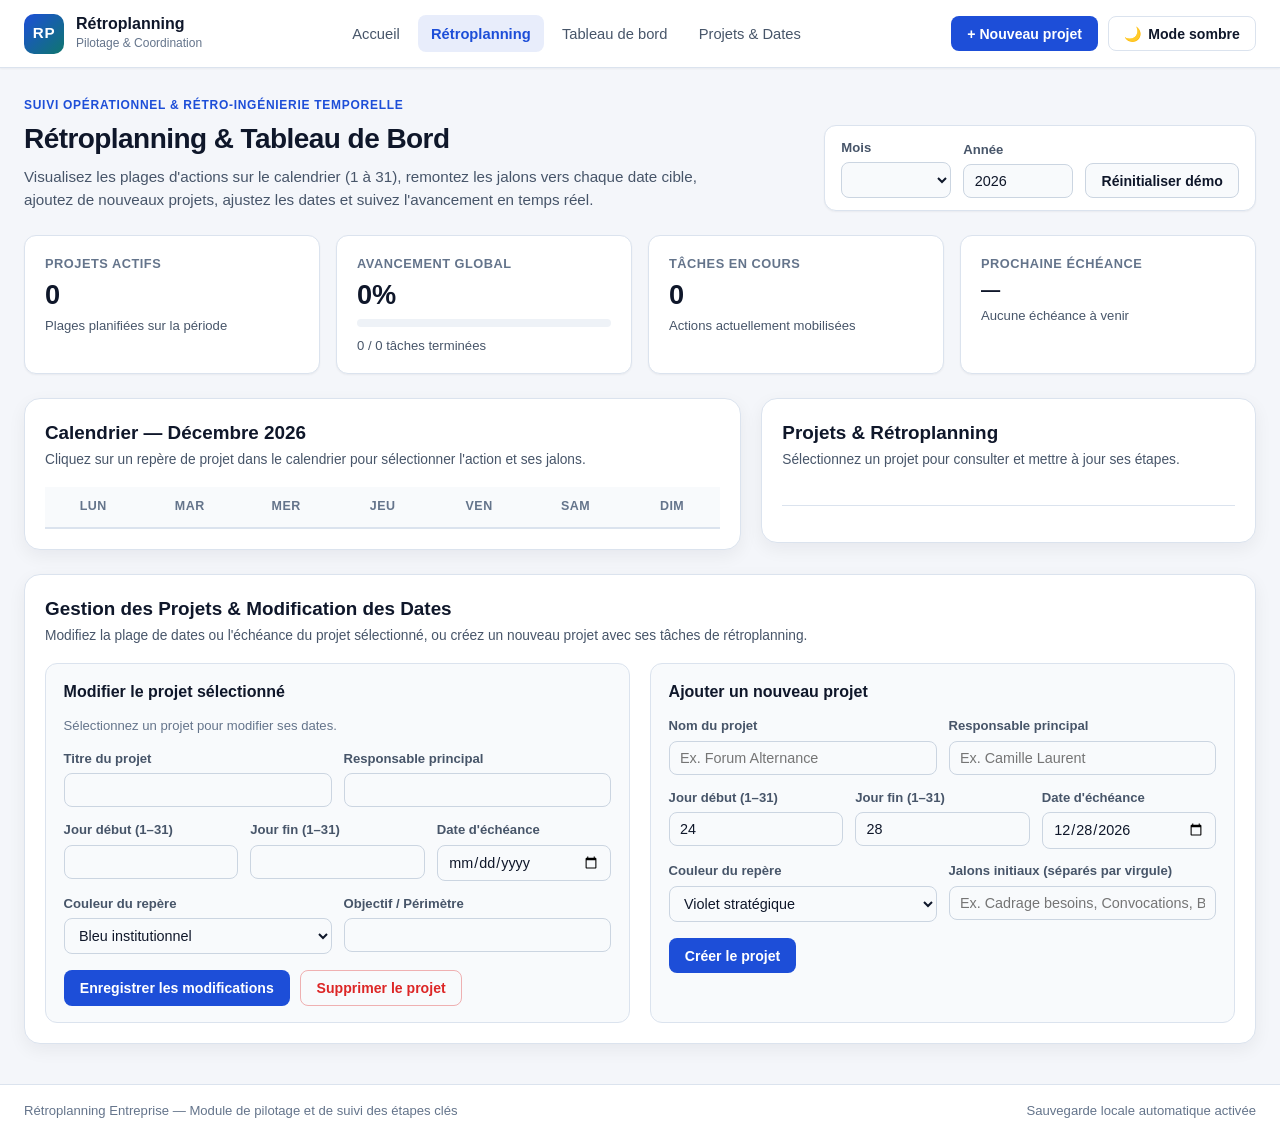
==== retroplanning.html @ ab0191aa "Initial commit" ====
<!DOCTYPE html>
<html lang="fr" data-theme="light">
<head>
  <meta charset="UTF-8" />
  <meta name="viewport" content="width=device-width, initial-scale=1.0" />
  <title>Rétroplanning Entreprise — Pilotage &amp; Suivi des Actions</title>
  <link rel="stylesheet" href="retroplanning.css" />
</head>
<body>
  <header class="site-header" role="banner">
    <div class="header-inner">
      <a href="index.html" class="brand-logo" aria-label="Accueil Rétroplanning">
        <span class="brand-mark" aria-hidden="true">RP</span>
        <span class="brand-text">
          <strong>Rétroplanning</strong>
          <small>Pilotage &amp; Coordination</small>
        </span>
      </a>

      <nav class="main-nav" aria-label="Navigation principale">
        <a href="index.html" class="nav-link">Accueil</a>
        <a href="retroplanning.html" class="nav-link active" aria-current="page">Rétroplanning</a>
        <a href="#dashboard-section" class="nav-link">Tableau de bord</a>
        <a href="#project-editor-section" class="nav-link">Projets &amp; Dates</a>
      </nav>

      <div class="header-actions">
        <button type="button" id="openNewProjectBtn" class="btn btn-primary">+ Nouveau projet</button>
        <button type="button" id="themeToggleBtn" class="btn btn-ghost" aria-label="Basculer entre le thème clair et sombre">
          <span id="themeIcon" aria-hidden="true">🌙</span>
          <span id="themeLabel">Mode sombre</span>
        </button>
      </div>
    </div>
  </header>

  <main class="page-container" id="main-content">
    <section class="page-hero" aria-labelledby="pageTitle">
      <div class="hero-copy">
        <span class="eyebrow">Suivi Opérationnel &amp; Rétro-ingénierie Temporelle</span>
        <h1 id="pageTitle">Rétroplanning &amp; Tableau de Bord</h1>
        <p class="hero-subtitle">Visualisez les plages d'actions sur le calendrier (1 à 31), remontez les jalons vers chaque date cible, ajoutez de nouveaux projets, ajustez les dates et suivez l'avancement en temps réel.</p>
      </div>

      <div class="period-toolbar" role="group" aria-label="Sélection de la période">
        <label class="toolbar-field">
          <span>Mois</span>
          <select id="monthSelect" aria-label="Choisir le mois"></select>
        </label>
        <label class="toolbar-field">
          <span>Année</span>
          <input type="number" id="yearInput" min="2020" max="2035" value="2026" aria-label="Choisir l'année" />
        </label>
        <button type="button" id="resetDemoBtn" class="btn btn-secondary">Réinitialiser démo</button>
      </div>
    </section>

    <section id="dashboard-section" class="dashboard-grid" aria-label="Tableau de bord de pilotage">
      <article class="kpi-card">
        <div class="kpi-label">Projets actifs</div>
        <div class="kpi-value" id="kpiProjectsCount">0</div>
        <div class="kpi-meta" id="kpiProjectsMeta">Plages planifiées sur la période</div>
      </article>
      <article class="kpi-card">
        <div class="kpi-label">Avancement global</div>
        <div class="kpi-value" id="kpiGlobalProgress">0%</div>
        <div class="progress-track" aria-hidden="true"><div class="progress-fill" id="kpiGlobalBar" style="width:0%;"></div></div>
        <div class="kpi-meta" id="kpiTasksSummary">0 / 0 tâches terminées</div>
      </article>
      <article class="kpi-card">
        <div class="kpi-label">Tâches en cours</div>
        <div class="kpi-value" id="kpiInProgressCount">0</div>
        <div class="kpi-meta">Actions actuellement mobilisées</div>
      </article>
      <article class="kpi-card">
        <div class="kpi-label">Prochaine échéance</div>
        <div class="kpi-value kpi-value-sm" id="kpiNextDeadline">—</div>
        <div class="kpi-meta" id="kpiNextDeadlineProject">Aucune échéance à venir</div>
      </article>
    </section>

    <section class="workspace-grid" aria-label="Calendrier et suivi de rétroplanning">
      <article class="panel calendar-panel">
        <div class="panel-header">
          <div>
            <h2 id="calendarTitle">Calendrier — Décembre 2026</h2>
            <p class="panel-desc">Cliquez sur un repère de projet dans le calendrier pour sélectionner l'action et ses jalons.</p>
          </div>
          <div class="calendar-legend" id="calendarLegend" aria-label="Légende des projets"></div>
        </div>
        <div class="calendar-table-wrapper">
          <table class="calendar-table" id="calendarTable" aria-describedby="calendarTitle">
            <thead>
              <tr>
                <th scope="col">Lun</th><th scope="col">Mar</th><th scope="col">Mer</th>
                <th scope="col">Jeu</th><th scope="col">Ven</th><th scope="col">Sam</th><th scope="col">Dim</th>
              </tr>
            </thead>
            <tbody id="calendarBody"></tbody>
          </table>
        </div>
      </article>

      <aside class="panel side-panel" aria-label="Panneau de sélection et suivi des tâches">
        <div class="panel-header">
          <div>
            <h2>Projets &amp; Rétroplanning</h2>
            <p class="panel-desc">Sélectionnez un projet pour consulter et mettre à jour ses étapes.</p>
          </div>
        </div>
        <div class="project-selector-list" id="projectSelectorList" role="group" aria-label="Sélection des projets"></div>
        <div id="selectedProjectContainer" class="selected-project-box"></div>
      </aside>
    </section>

    <section id="project-editor-section" class="panel editor-workbench" aria-label="Ajout de projet et modification des dates">
      <div class="panel-header">
        <div>
          <h2>Gestion des Projets &amp; Modification des Dates</h2>
          <p class="panel-desc">Modifiez la plage de dates ou l'échéance du projet sélectionné, ou créez un nouveau projet avec ses tâches de rétroplanning.</p>
        </div>
      </div>
      <div class="workbench-columns">
        <form id="editProjectForm" class="card-form" aria-label="Modifier le projet sélectionné">
          <h3>Modifier le projet sélectionné</h3>
          <div id="noProjectSelectedNotice" class="muted-note">Sélectionnez un projet pour modifier ses dates.</div>
          <div class="form-row">
            <label class="field"><span>Titre du projet</span><input type="text" id="editTitleInput" required /></label>
            <label class="field"><span>Responsable principal</span><input type="text" id="editOwnerInput" required /></label>
          </div>
          <div class="form-row form-row-3">
            <label class="field"><span>Jour début (1–31)</span><input type="number" id="editStartDayInput" min="1" max="31" required /></label>
            <label class="field"><span>Jour fin (1–31)</span><input type="number" id="editEndDayInput" min="1" max="31" required /></label>
            <label class="field"><span>Date d'échéance</span><input type="date" id="editDeadlineInput" required /></label>
          </div>
          <div class="form-row">
            <label class="field">
              <span>Couleur du repère</span>
              <select id="editColorInput">
                <option value="#1d4ed8">Bleu institutionnel</option>
                <option value="#0f766e">Vert émeraude</option>
                <option value="#b45309">Ambre entreprise</option>
                <option value="#7e22ce">Violet stratégique</option>
                <option value="#be123c">Rouge corail</option>
              </select>
            </label>
            <label class="field"><span>Objectif / Périmètre</span><input type="text" id="editSummaryInput" /></label>
          </div>
          <div class="form-actions">
            <button type="submit" class="btn btn-primary">Enregistrer les modifications</button>
            <button type="button" id="deleteProjectBtn" class="btn btn-danger-outline">Supprimer le projet</button>
          </div>
        </form>

        <form id="newProjectForm" class="card-form" aria-label="Ajouter un nouveau projet">
          <h3>Ajouter un nouveau projet</h3>
          <div class="form-row">
            <label class="field"><span>Nom du projet</span><input type="text" id="newTitleInput" placeholder="Ex. Forum Alternance" required /></label>
            <label class="field"><span>Responsable principal</span><input type="text" id="newOwnerInput" placeholder="Ex. Camille Laurent" required /></label>
          </div>
          <div class="form-row form-row-3">
            <label class="field"><span>Jour début (1–31)</span><input type="number" id="newStartDayInput" min="1" max="31" value="24" required /></label>
            <label class="field"><span>Jour fin (1–31)</span><input type="number" id="newEndDayInput" min="1" max="31" value="28" required /></label>
            <label class="field"><span>Date d'échéance</span><input type="date" id="newDeadlineInput" value="2026-12-28" required /></label>
          </div>
          <div class="form-row">
            <label class="field">
              <span>Couleur du repère</span>
              <select id="newColorInput">
                <option value="#7e22ce">Violet stratégique</option>
                <option value="#1d4ed8">Bleu institutionnel</option>
                <option value="#0f766e">Vert émeraude</option>
                <option value="#b45309">Ambre entreprise</option>
                <option value="#be123c">Rouge corail</option>
              </select>
            </label>
            <label class="field"><span>Jalons initiaux (séparés par virgule)</span><input type="text" id="newMilestonesInput" placeholder="Ex. Cadrage besoins, Convocations, Briefing jury" /></label>
          </div>
          <div class="form-actions">
            <button type="submit" class="btn btn-primary">Créer le projet</button>
          </div>
        </form>
      </div>
    </section>
  </main>

  <footer class="site-footer">
    <div class="footer-inner">
      <span>Rétroplanning Entreprise — Module de pilotage et de suivi des étapes clés</span>
      <span id="storageStatusText">Sauvegarde locale automatique activée</span>
    </div>
  </footer>

  <script src="retroplanning.js"></script>
</body>
</html>
---- retroplanning.css ----
:root {
  --bg-page: #f4f6fa;
  --bg-surface: #ffffff;
  --bg-surface-subtle: #f8fafc;
  --bg-surface-hover: #eef2f7;
  --text-primary: #0f172a;
  --text-secondary: #475569;
  --text-muted: #64748b;
  --border-color: #dbe3ee;
  --border-strong: #cbd5e1;
  --accent-primary: #1d4ed8;
  --accent-primary-hover: #1e40af;
  --accent-soft: rgba(29, 78, 216, 0.1);
  --status-todo-bg: #f1f5f9;
  --status-todo-fg: #334155;
  --status-doing-bg: #fef3c7;
  --status-doing-fg: #92400e;
  --status-done-bg: #dcfce7;
  --status-done-fg: #166534;
  --shadow-sm: 0 1px 2px rgba(15, 23, 42, 0.05);
  --shadow-md: 0 6px 18px rgba(15, 23, 42, 0.06);
  --radius-sm: 8px;
  --radius-md: 12px;
  --radius-lg: 16px;
}

html[data-theme="dark"] {
  --bg-page: #0b1120;
  --bg-surface: #111827;
  --bg-surface-subtle: #162033;
  --bg-surface-hover: #1e293b;
  --text-primary: #f8fafc;
  --text-secondary: #cbd5e1;
  --text-muted: #94a3b8;
  --border-color: #243247;
  --border-strong: #334155;
  --accent-primary: #3b82f6;
  --accent-primary-hover: #2563eb;
  --accent-soft: rgba(59, 130, 246, 0.16);
  --status-todo-bg: #1e293b;
  --status-todo-fg: #e2e8f0;
  --status-doing-bg: rgba(245, 158, 11, 0.2);
  --status-doing-fg: #fcd34d;
  --status-done-bg: rgba(34, 197, 94, 0.2);
  --status-done-fg: #86efac;
  --shadow-sm: 0 1px 3px rgba(0, 0, 0, 0.35);
  --shadow-md: 0 10px 24px rgba(0, 0, 0, 0.4);
}

*, *::before, *::after { box-sizing: border-box; }
html { scroll-behavior: smooth; }
body {
  margin: 0;
  font-family: Inter, "Segoe UI", Roboto, -apple-system, BlinkMacSystemFont, sans-serif;
  background-color: var(--bg-page);
  color: var(--text-primary);
  line-height: 1.5;
  transition: background-color 0.2s ease, color 0.2s ease;
}
.site-header { position: sticky; top: 0; z-index: 30; background-color: var(--bg-surface); border-bottom: 1px solid var(--border-color); box-shadow: var(--shadow-sm); }
.header-inner { max-width: 1360px; margin: 0 auto; padding: 0.85rem 1.5rem; display: flex; align-items: center; justify-content: space-between; gap: 1rem; flex-wrap: wrap; }
.brand-logo { display: inline-flex; align-items: center; gap: 0.75rem; text-decoration: none; color: var(--text-primary); }
.brand-mark { width: 40px; height: 40px; border-radius: 10px; background: linear-gradient(135deg, var(--accent-primary), #0f766e); color: #ffffff; font-weight: 800; font-size: 0.95rem; letter-spacing: 0.04em; display: grid; place-items: center; }
.brand-text { display: flex; flex-direction: column; }
.brand-text strong { font-size: 1rem; line-height: 1.15; }
.brand-text small { font-size: 0.75rem; color: var(--text-muted); }
.main-nav { display: flex; align-items: center; gap: 0.35rem; flex-wrap: wrap; }
.nav-link { text-decoration: none; color: var(--text-secondary); font-weight: 500; font-size: 0.92rem; padding: 0.45rem 0.8rem; border-radius: var(--radius-sm); transition: background-color 0.15s ease, color 0.15s ease; }
.nav-link:hover { background-color: var(--bg-surface-hover); color: var(--text-primary); }
.nav-link.active { background-color: var(--accent-soft); color: var(--accent-primary); font-weight: 600; }
.header-actions { display: flex; align-items: center; gap: 0.6rem; }
.btn { display: inline-flex; align-items: center; justify-content: center; gap: 0.4rem; font-family: inherit; font-size: 0.88rem; font-weight: 600; border-radius: var(--radius-sm); padding: 0.55rem 0.95rem; cursor: pointer; border: 1px solid transparent; transition: all 0.15s ease; }
.btn-primary { background-color: var(--accent-primary); color: #ffffff; }
.btn-primary:hover { background-color: var(--accent-primary-hover); }
.btn-secondary { background-color: var(--bg-surface-subtle); color: var(--text-primary); border-color: var(--border-strong); }
.btn-secondary:hover { background-color: var(--bg-surface-hover); }
.btn-ghost { background-color: transparent; color: var(--text-primary); border-color: var(--border-color); }
.btn-ghost:hover { background-color: var(--bg-surface-hover); }
.btn-danger-outline { background-color: transparent; color: #dc2626; border-color: rgba(220, 38, 38, 0.35); }
.btn-danger-outline:hover { background-color: rgba(220, 38, 38, 0.1); }
.page-container { max-width: 1360px; margin: 0 auto; padding: 1.5rem; display: flex; flex-direction: column; gap: 1.5rem; }
.page-hero { display: flex; align-items: flex-end; justify-content: space-between; gap: 1.25rem; flex-wrap: wrap; }
.eyebrow { display: inline-block; font-size: 0.75rem; font-weight: 700; text-transform: uppercase; letter-spacing: 0.06em; color: var(--accent-primary); margin-bottom: 0.25rem; }
.page-hero h1 { margin: 0; font-size: 1.75rem; letter-spacing: -0.02em; }
.hero-subtitle { margin: 0.35rem 0 0; color: var(--text-secondary); max-width: 720px; font-size: 0.95rem; }
.period-toolbar { display: flex; align-items: flex-end; gap: 0.75rem; flex-wrap: wrap; background-color: var(--bg-surface); padding: 0.75rem 1rem; border-radius: var(--radius-md); border: 1px solid var(--border-color); box-shadow: var(--shadow-sm); }
.toolbar-field, .field { display: flex; flex-direction: column; gap: 0.3rem; font-size: 0.82rem; font-weight: 600; color: var(--text-secondary); }
.toolbar-field select, .toolbar-field input, .field input, .field select { font-family: inherit; font-size: 0.9rem; color: var(--text-primary); background-color: var(--bg-surface-subtle); border: 1px solid var(--border-strong); border-radius: var(--radius-sm); padding: 0.5rem 0.65rem; min-width: 110px; }
.dashboard-grid { display: grid; grid-template-columns: repeat(4, minmax(0, 1fr)); gap: 1rem; }
.kpi-card { background-color: var(--bg-surface); border: 1px solid var(--border-color); border-radius: var(--radius-md); padding: 1.1rem 1.25rem; box-shadow: var(--shadow-sm); display: flex; flex-direction: column; gap: 0.35rem; }
.kpi-label { font-size: 0.8rem; font-weight: 600; color: var(--text-muted); text-transform: uppercase; letter-spacing: 0.04em; }
.kpi-value { font-size: 1.7rem; font-weight: 800; line-height: 1.15; color: var(--text-primary); }
.kpi-value-sm { font-size: 1.2rem; }
.kpi-meta { font-size: 0.82rem; color: var(--text-secondary); }
.progress-track { width: 100%; height: 8px; border-radius: 999px; background-color: var(--bg-surface-hover); overflow: hidden; margin: 0.2rem 0; }
.progress-fill { height: 100%; background: linear-gradient(90deg, var(--accent-primary), #0f766e); border-radius: 999px; transition: width 0.25s ease; }
.workspace-grid { display: grid; grid-template-columns: minmax(0, 1.45fr) minmax(340px, 1fr); gap: 1.25rem; align-items: start; }
.panel { background-color: var(--bg-surface); border: 1px solid var(--border-color); border-radius: var(--radius-lg); padding: 1.25rem; box-shadow: var(--shadow-md); }
.panel-header { display: flex; align-items: flex-start; justify-content: space-between; gap: 1rem; flex-wrap: wrap; margin-bottom: 1rem; }
.panel-header h2 { margin: 0; font-size: 1.18rem; }
.panel-desc { margin: 0.2rem 0 0; font-size: 0.86rem; color: var(--text-secondary); }
.calendar-legend { display: flex; flex-wrap: wrap; gap: 0.5rem; }
.legend-chip { display: inline-flex; align-items: center; gap: 0.4rem; font-size: 0.78rem; font-weight: 600; padding: 0.25rem 0.6rem; border-radius: 999px; background-color: var(--bg-surface-subtle); border: 1px solid var(--border-color); }
.legend-dot { width: 10px; height: 10px; border-radius: 50%; flex-shrink: 0; }
.calendar-table-wrapper { width: 100%; overflow-x: auto; }
.calendar-table { width: 100%; border-collapse: collapse; table-layout: fixed; min-width: 620px; }
.calendar-table th { text-align: center; font-size: 0.78rem; font-weight: 700; text-transform: uppercase; letter-spacing: 0.04em; color: var(--text-muted); padding: 0.65rem 0.4rem; border-bottom: 2px solid var(--border-color); background-color: var(--bg-surface-subtle); }
.calendar-table td { vertical-align: top; height: 98px; border: 1px solid var(--border-color); padding: 0.4rem; background-color: var(--bg-surface); transition: background-color 0.15s ease; }
.calendar-table td.empty-cell { background-color: var(--bg-surface-subtle); opacity: 0.65; }
.calendar-table td.has-project { background-color: var(--bg-surface-subtle); }
.calendar-table td.selected-project-day { box-shadow: inset 0 0 0 2px var(--accent-primary); }
.day-number { font-size: 0.85rem; font-weight: 700; color: var(--text-primary); margin-bottom: 0.3rem; display: flex; justify-content: space-between; align-items: center; }
.day-pill-btn { width: 100%; text-align: left; border: none; border-radius: 6px; padding: 0.24rem 0.4rem; margin-bottom: 0.22rem; font-family: inherit; font-size: 0.73rem; font-weight: 700; color: #ffffff; cursor: pointer; white-space: nowrap; overflow: hidden; text-overflow: ellipsis; box-shadow: 0 1px 2px rgba(0, 0, 0, 0.18); }
.project-selector-list { display: flex; flex-direction: column; gap: 0.5rem; margin-bottom: 1.15rem; }
.project-select-btn { width: 100%; display: flex; align-items: center; justify-content: space-between; gap: 0.75rem; padding: 0.65rem 0.85rem; border-radius: var(--radius-md); border: 1px solid var(--border-color); background-color: var(--bg-surface-subtle); color: var(--text-primary); font-family: inherit; font-size: 0.9rem; font-weight: 600; cursor: pointer; text-align: left; }
.project-select-btn.active { background-color: var(--accent-soft); border-color: var(--accent-primary); }
.project-btn-left { display: flex; align-items: center; gap: 0.55rem; min-width: 0; }
.project-btn-title { overflow: hidden; text-overflow: ellipsis; white-space: nowrap; }
.project-btn-badge { font-size: 0.75rem; font-weight: 700; padding: 0.18rem 0.5rem; border-radius: 999px; background-color: var(--bg-surface); border: 1px solid var(--border-color); }
.selected-project-box { border-top: 1px solid var(--border-color); padding-top: 1rem; display: flex; flex-direction: column; gap: 0.9rem; }
.project-meta-header { display: flex; flex-direction: column; gap: 0.35rem; }
.project-meta-title { margin: 0; font-size: 1.12rem; display: flex; align-items: center; gap: 0.5rem; }
.project-meta-pills { display: flex; flex-wrap: wrap; gap: 0.45rem; font-size: 0.78rem; color: var(--text-secondary); }
.meta-pill { background-color: var(--bg-surface-subtle); border: 1px solid var(--border-color); border-radius: 999px; padding: 0.2rem 0.6rem; font-weight: 500; }
.task-list { display: flex; flex-direction: column; gap: 0.6rem; }
.task-item { border: 1px solid var(--border-color); background-color: var(--bg-surface-subtle); border-radius: var(--radius-md); padding: 0.7rem 0.8rem; display: flex; flex-direction: column; gap: 0.4rem; }
.task-item-top { display: flex; align-items: flex-start; justify-content: space-between; gap: 0.5rem; }
.task-milestone { font-size: 0.76rem; font-weight: 700; color: var(--accent-primary); }
.task-desc { margin: 0; font-size: 0.88rem; font-weight: 600; color: var(--text-primary); }
.task-item-bottom { display: flex; align-items: center; justify-content: space-between; gap: 0.5rem; font-size: 0.78rem; color: var(--text-secondary); }
.status-cycle-btn { border: none; border-radius: 999px; padding: 0.24rem 0.65rem; font-family: inherit; font-size: 0.75rem; font-weight: 700; cursor: pointer; flex-shrink: 0; }
.status-todo { background-color: var(--status-todo-bg); color: var(--status-todo-fg); }
.status-doing { background-color: var(--status-doing-bg); color: var(--status-doing-fg); }
.status-done { background-color: var(--status-done-bg); color: var(--status-done-fg); }
.add-task-inline { display: flex; gap: 0.45rem; flex-wrap: wrap; margin-top: 0.25rem; }
.add-task-inline input { flex: 1 1 140px; font-family: inherit; font-size: 0.84rem; padding: 0.45rem 0.6rem; border-radius: var(--radius-sm); border: 1px solid var(--border-strong); background-color: var(--bg-surface); color: var(--text-primary); }
.workbench-columns { display: grid; grid-template-columns: repeat(2, minmax(0, 1fr)); gap: 1.25rem; }
.card-form { background-color: var(--bg-surface-subtle); border: 1px solid var(--border-color); border-radius: var(--radius-md); padding: 1rem 1.1rem; display: flex; flex-direction: column; gap: 0.8rem; }
.card-form h3 { margin: 0; font-size: 1rem; }
.form-row { display: grid; grid-template-columns: repeat(2, minmax(0, 1fr)); gap: 0.75rem; }
.form-row-3 { grid-template-columns: repeat(3, minmax(0, 1fr)); }
.form-actions { display: flex; align-items: center; gap: 0.65rem; flex-wrap: wrap; margin-top: 0.2rem; }
.muted-note { font-size: 0.82rem; color: var(--text-muted); }
.site-footer { border-top: 1px solid var(--border-color); background-color: var(--bg-surface); margin-top: 1rem; }
.footer-inner { max-width: 1360px; margin: 0 auto; padding: 1rem 1.5rem; display: flex; align-items: center; justify-content: space-between; gap: 1rem; flex-wrap: wrap; font-size: 0.82rem; color: var(--text-muted); }
@media (max-width: 1080px) { .dashboard-grid { grid-template-columns: repeat(2, minmax(0, 1fr)); } .workspace-grid { grid-template-columns: 1fr; } }
@media (max-width: 760px) { .dashboard-grid, .workbench-columns, .form-row, .form-row-3 { grid-template-columns: 1fr; } .calendar-table td { height: 82px; } }
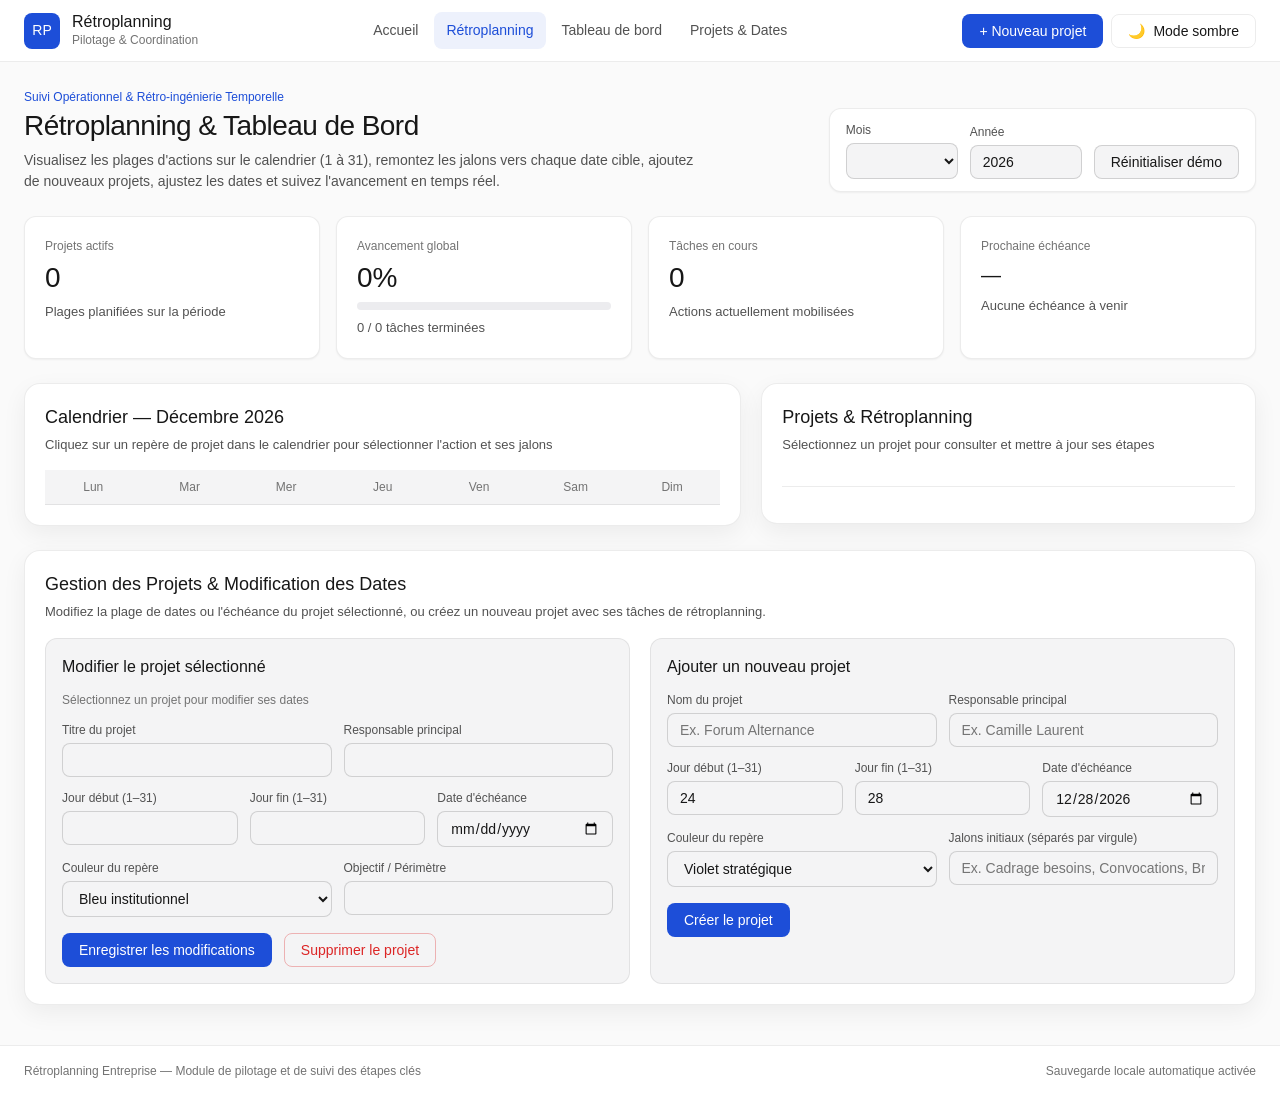
==== commit 711a0030: "v8" ====
--- a/retroplanning.html
+++ b/retroplanning.html
@@ -84,7 +84,7 @@
         <div class="panel-header">
           <div>
             <h2 id="calendarTitle">Calendrier — Décembre 2026</h2>
-            <p class="panel-desc">Cliquez sur un repère de projet dans le calendrier pour sélectionner l'action et ses jalons.</p>
+            <p class="panel-desc">Cliquez sur un repère de projet dans le calendrier pour sélectionner l'action et ses jalons</p>
           </div>
           <div class="calendar-legend" id="calendarLegend" aria-label="Légende des projets"></div>
         </div>
@@ -105,7 +105,7 @@
         <div class="panel-header">
           <div>
             <h2>Projets &amp; Rétroplanning</h2>
-            <p class="panel-desc">Sélectionnez un projet pour consulter et mettre à jour ses étapes.</p>
+            <p class="panel-desc">Sélectionnez un projet pour consulter et mettre à jour ses étapes</p>
           </div>
         </div>
         <div class="project-selector-list" id="projectSelectorList" role="group" aria-label="Sélection des projets"></div>
@@ -123,7 +123,7 @@
       <div class="workbench-columns">
         <form id="editProjectForm" class="card-form" aria-label="Modifier le projet sélectionné">
           <h3>Modifier le projet sélectionné</h3>
-          <div id="noProjectSelectedNotice" class="muted-note">Sélectionnez un projet pour modifier ses dates.</div>
+          <div id="noProjectSelectedNotice" class="muted-note">Sélectionnez un projet pour modifier ses dates</div>
           <div class="form-row">
             <label class="field"><span>Titre du projet</span><input type="text" id="editTitleInput" required /></label>
             <label class="field"><span>Responsable principal</span><input type="text" id="editOwnerInput" required /></label>
--- a/retroplanning.css
+++ b/retroplanning.css
@@ -1,147 +1,719 @@
 :root {
-  --bg-page: #f4f6fa;
+  --bg-page: #fafafa;
   --bg-surface: #ffffff;
-  --bg-surface-subtle: #f8fafc;
-  --bg-surface-hover: #eef2f7;
-  --text-primary: #0f172a;
-  --text-secondary: #475569;
-  --text-muted: #64748b;
-  --border-color: #dbe3ee;
-  --border-strong: #cbd5e1;
+  --bg-surface-subtle: #f4f4f5;
+  --bg-surface-hover: #ececef;
+  --text-primary: #171717;
+  --text-secondary: #525252;
+  --text-muted: #737373;
+  --border-color: rgba(23, 23, 23, 0.08);
+  --border-strong: rgba(23, 23, 23, 0.16);
   --accent-primary: #1d4ed8;
   --accent-primary-hover: #1e40af;
-  --accent-soft: rgba(29, 78, 216, 0.1);
-  --status-todo-bg: #f1f5f9;
-  --status-todo-fg: #334155;
+  --accent-soft: rgba(29, 78, 216, 0.08);
+  --status-todo-bg: #f4f4f5;
+  --status-todo-fg: #3f3f46;
   --status-doing-bg: #fef3c7;
   --status-doing-fg: #92400e;
   --status-done-bg: #dcfce7;
   --status-done-fg: #166534;
-  --shadow-sm: 0 1px 2px rgba(15, 23, 42, 0.05);
-  --shadow-md: 0 6px 18px rgba(15, 23, 42, 0.06);
+  --shadow-sm: 0 1px 2px rgba(23, 23, 23, 0.05);
+  --shadow-md: 0 8px 24px rgba(23, 23, 23, 0.06);
   --radius-sm: 8px;
   --radius-md: 12px;
   --radius-lg: 16px;
+  --ease: cubic-bezier(0.22, 1, 0.36, 1);
 }
 
 html[data-theme="dark"] {
-  --bg-page: #0b1120;
-  --bg-surface: #111827;
-  --bg-surface-subtle: #162033;
-  --bg-surface-hover: #1e293b;
-  --text-primary: #f8fafc;
-  --text-secondary: #cbd5e1;
-  --text-muted: #94a3b8;
-  --border-color: #243247;
-  --border-strong: #334155;
+  --bg-page: #141415;
+  --bg-surface: #19191b;
+  --bg-surface-subtle: #232325;
+  --bg-surface-hover: #2c2c2f;
+  --text-primary: #ededed;
+  --text-secondary: #a1a1a6;
+  --text-muted: #85858b;
+  --border-color: rgba(237, 237, 237, 0.08);
+  --border-strong: rgba(237, 237, 237, 0.16);
   --accent-primary: #3b82f6;
   --accent-primary-hover: #2563eb;
-  --accent-soft: rgba(59, 130, 246, 0.16);
-  --status-todo-bg: #1e293b;
-  --status-todo-fg: #e2e8f0;
-  --status-doing-bg: rgba(245, 158, 11, 0.2);
+  --accent-soft: rgba(59, 130, 246, 0.14);
+  --status-todo-bg: #232325;
+  --status-todo-fg: #d4d4d8;
+  --status-doing-bg: rgba(245, 158, 11, 0.18);
   --status-doing-fg: #fcd34d;
-  --status-done-bg: rgba(34, 197, 94, 0.2);
+  --status-done-bg: rgba(34, 197, 94, 0.18);
   --status-done-fg: #86efac;
-  --shadow-sm: 0 1px 3px rgba(0, 0, 0, 0.35);
-  --shadow-md: 0 10px 24px rgba(0, 0, 0, 0.4);
+  --shadow-sm: none;
+  --shadow-md: none;
 }
 
 *, *::before, *::after { box-sizing: border-box; }
 html { scroll-behavior: smooth; }
+
 body {
   margin: 0;
-  font-family: Inter, "Segoe UI", Roboto, -apple-system, BlinkMacSystemFont, sans-serif;
+  font-family: "Inter", "Segoe UI", Roboto, -apple-system, BlinkMacSystemFont, sans-serif;
+  font-size: 14px;
+  font-weight: 400;
   background-color: var(--bg-page);
   color: var(--text-primary);
   line-height: 1.5;
-  transition: background-color 0.2s ease, color 0.2s ease;
-}
-.site-header { position: sticky; top: 0; z-index: 30; background-color: var(--bg-surface); border-bottom: 1px solid var(--border-color); box-shadow: var(--shadow-sm); }
-.header-inner { max-width: 1360px; margin: 0 auto; padding: 0.85rem 1.5rem; display: flex; align-items: center; justify-content: space-between; gap: 1rem; flex-wrap: wrap; }
-.brand-logo { display: inline-flex; align-items: center; gap: 0.75rem; text-decoration: none; color: var(--text-primary); }
-.brand-mark { width: 40px; height: 40px; border-radius: 10px; background: linear-gradient(135deg, var(--accent-primary), #0f766e); color: #ffffff; font-weight: 800; font-size: 0.95rem; letter-spacing: 0.04em; display: grid; place-items: center; }
-.brand-text { display: flex; flex-direction: column; }
-.brand-text strong { font-size: 1rem; line-height: 1.15; }
-.brand-text small { font-size: 0.75rem; color: var(--text-muted); }
-.main-nav { display: flex; align-items: center; gap: 0.35rem; flex-wrap: wrap; }
-.nav-link { text-decoration: none; color: var(--text-secondary); font-weight: 500; font-size: 0.92rem; padding: 0.45rem 0.8rem; border-radius: var(--radius-sm); transition: background-color 0.15s ease, color 0.15s ease; }
-.nav-link:hover { background-color: var(--bg-surface-hover); color: var(--text-primary); }
-.nav-link.active { background-color: var(--accent-soft); color: var(--accent-primary); font-weight: 600; }
-.header-actions { display: flex; align-items: center; gap: 0.6rem; }
-.btn { display: inline-flex; align-items: center; justify-content: center; gap: 0.4rem; font-family: inherit; font-size: 0.88rem; font-weight: 600; border-radius: var(--radius-sm); padding: 0.55rem 0.95rem; cursor: pointer; border: 1px solid transparent; transition: all 0.15s ease; }
-.btn-primary { background-color: var(--accent-primary); color: #ffffff; }
-.btn-primary:hover { background-color: var(--accent-primary-hover); }
-.btn-secondary { background-color: var(--bg-surface-subtle); color: var(--text-primary); border-color: var(--border-strong); }
-.btn-secondary:hover { background-color: var(--bg-surface-hover); }
-.btn-ghost { background-color: transparent; color: var(--text-primary); border-color: var(--border-color); }
-.btn-ghost:hover { background-color: var(--bg-surface-hover); }
-.btn-danger-outline { background-color: transparent; color: #dc2626; border-color: rgba(220, 38, 38, 0.35); }
-.btn-danger-outline:hover { background-color: rgba(220, 38, 38, 0.1); }
-.page-container { max-width: 1360px; margin: 0 auto; padding: 1.5rem; display: flex; flex-direction: column; gap: 1.5rem; }
-.page-hero { display: flex; align-items: flex-end; justify-content: space-between; gap: 1.25rem; flex-wrap: wrap; }
-.eyebrow { display: inline-block; font-size: 0.75rem; font-weight: 700; text-transform: uppercase; letter-spacing: 0.06em; color: var(--accent-primary); margin-bottom: 0.25rem; }
-.page-hero h1 { margin: 0; font-size: 1.75rem; letter-spacing: -0.02em; }
-.hero-subtitle { margin: 0.35rem 0 0; color: var(--text-secondary); max-width: 720px; font-size: 0.95rem; }
-.period-toolbar { display: flex; align-items: flex-end; gap: 0.75rem; flex-wrap: wrap; background-color: var(--bg-surface); padding: 0.75rem 1rem; border-radius: var(--radius-md); border: 1px solid var(--border-color); box-shadow: var(--shadow-sm); }
-.toolbar-field, .field { display: flex; flex-direction: column; gap: 0.3rem; font-size: 0.82rem; font-weight: 600; color: var(--text-secondary); }
-.toolbar-field select, .toolbar-field input, .field input, .field select { font-family: inherit; font-size: 0.9rem; color: var(--text-primary); background-color: var(--bg-surface-subtle); border: 1px solid var(--border-strong); border-radius: var(--radius-sm); padding: 0.5rem 0.65rem; min-width: 110px; }
-.dashboard-grid { display: grid; grid-template-columns: repeat(4, minmax(0, 1fr)); gap: 1rem; }
-.kpi-card { background-color: var(--bg-surface); border: 1px solid var(--border-color); border-radius: var(--radius-md); padding: 1.1rem 1.25rem; box-shadow: var(--shadow-sm); display: flex; flex-direction: column; gap: 0.35rem; }
-.kpi-label { font-size: 0.8rem; font-weight: 600; color: var(--text-muted); text-transform: uppercase; letter-spacing: 0.04em; }
-.kpi-value { font-size: 1.7rem; font-weight: 800; line-height: 1.15; color: var(--text-primary); }
-.kpi-value-sm { font-size: 1.2rem; }
-.kpi-meta { font-size: 0.82rem; color: var(--text-secondary); }
-.progress-track { width: 100%; height: 8px; border-radius: 999px; background-color: var(--bg-surface-hover); overflow: hidden; margin: 0.2rem 0; }
-.progress-fill { height: 100%; background: linear-gradient(90deg, var(--accent-primary), #0f766e); border-radius: 999px; transition: width 0.25s ease; }
-.workspace-grid { display: grid; grid-template-columns: minmax(0, 1.45fr) minmax(340px, 1fr); gap: 1.25rem; align-items: start; }
-.panel { background-color: var(--bg-surface); border: 1px solid var(--border-color); border-radius: var(--radius-lg); padding: 1.25rem; box-shadow: var(--shadow-md); }
-.panel-header { display: flex; align-items: flex-start; justify-content: space-between; gap: 1rem; flex-wrap: wrap; margin-bottom: 1rem; }
-.panel-header h2 { margin: 0; font-size: 1.18rem; }
-.panel-desc { margin: 0.2rem 0 0; font-size: 0.86rem; color: var(--text-secondary); }
-.calendar-legend { display: flex; flex-wrap: wrap; gap: 0.5rem; }
-.legend-chip { display: inline-flex; align-items: center; gap: 0.4rem; font-size: 0.78rem; font-weight: 600; padding: 0.25rem 0.6rem; border-radius: 999px; background-color: var(--bg-surface-subtle); border: 1px solid var(--border-color); }
-.legend-dot { width: 10px; height: 10px; border-radius: 50%; flex-shrink: 0; }
-.calendar-table-wrapper { width: 100%; overflow-x: auto; }
-.calendar-table { width: 100%; border-collapse: collapse; table-layout: fixed; min-width: 620px; }
-.calendar-table th { text-align: center; font-size: 0.78rem; font-weight: 700; text-transform: uppercase; letter-spacing: 0.04em; color: var(--text-muted); padding: 0.65rem 0.4rem; border-bottom: 2px solid var(--border-color); background-color: var(--bg-surface-subtle); }
-.calendar-table td { vertical-align: top; height: 98px; border: 1px solid var(--border-color); padding: 0.4rem; background-color: var(--bg-surface); transition: background-color 0.15s ease; }
-.calendar-table td.empty-cell { background-color: var(--bg-surface-subtle); opacity: 0.65; }
-.calendar-table td.has-project { background-color: var(--bg-surface-subtle); }
-.calendar-table td.selected-project-day { box-shadow: inset 0 0 0 2px var(--accent-primary); }
-.day-number { font-size: 0.85rem; font-weight: 700; color: var(--text-primary); margin-bottom: 0.3rem; display: flex; justify-content: space-between; align-items: center; }
-.day-pill-btn { width: 100%; text-align: left; border: none; border-radius: 6px; padding: 0.24rem 0.4rem; margin-bottom: 0.22rem; font-family: inherit; font-size: 0.73rem; font-weight: 700; color: #ffffff; cursor: pointer; white-space: nowrap; overflow: hidden; text-overflow: ellipsis; box-shadow: 0 1px 2px rgba(0, 0, 0, 0.18); }
-.project-selector-list { display: flex; flex-direction: column; gap: 0.5rem; margin-bottom: 1.15rem; }
-.project-select-btn { width: 100%; display: flex; align-items: center; justify-content: space-between; gap: 0.75rem; padding: 0.65rem 0.85rem; border-radius: var(--radius-md); border: 1px solid var(--border-color); background-color: var(--bg-surface-subtle); color: var(--text-primary); font-family: inherit; font-size: 0.9rem; font-weight: 600; cursor: pointer; text-align: left; }
-.project-select-btn.active { background-color: var(--accent-soft); border-color: var(--accent-primary); }
-.project-btn-left { display: flex; align-items: center; gap: 0.55rem; min-width: 0; }
-.project-btn-title { overflow: hidden; text-overflow: ellipsis; white-space: nowrap; }
-.project-btn-badge { font-size: 0.75rem; font-weight: 700; padding: 0.18rem 0.5rem; border-radius: 999px; background-color: var(--bg-surface); border: 1px solid var(--border-color); }
-.selected-project-box { border-top: 1px solid var(--border-color); padding-top: 1rem; display: flex; flex-direction: column; gap: 0.9rem; }
-.project-meta-header { display: flex; flex-direction: column; gap: 0.35rem; }
-.project-meta-title { margin: 0; font-size: 1.12rem; display: flex; align-items: center; gap: 0.5rem; }
-.project-meta-pills { display: flex; flex-wrap: wrap; gap: 0.45rem; font-size: 0.78rem; color: var(--text-secondary); }
-.meta-pill { background-color: var(--bg-surface-subtle); border: 1px solid var(--border-color); border-radius: 999px; padding: 0.2rem 0.6rem; font-weight: 500; }
-.task-list { display: flex; flex-direction: column; gap: 0.6rem; }
-.task-item { border: 1px solid var(--border-color); background-color: var(--bg-surface-subtle); border-radius: var(--radius-md); padding: 0.7rem 0.8rem; display: flex; flex-direction: column; gap: 0.4rem; }
-.task-item-top { display: flex; align-items: flex-start; justify-content: space-between; gap: 0.5rem; }
-.task-milestone { font-size: 0.76rem; font-weight: 700; color: var(--accent-primary); }
-.task-desc { margin: 0; font-size: 0.88rem; font-weight: 600; color: var(--text-primary); }
-.task-item-bottom { display: flex; align-items: center; justify-content: space-between; gap: 0.5rem; font-size: 0.78rem; color: var(--text-secondary); }
-.status-cycle-btn { border: none; border-radius: 999px; padding: 0.24rem 0.65rem; font-family: inherit; font-size: 0.75rem; font-weight: 700; cursor: pointer; flex-shrink: 0; }
+  font-variant-numeric: tabular-nums;
+  -webkit-font-smoothing: antialiased;
+  transition: background-color 180ms var(--ease), color 180ms var(--ease);
+}
+
+.site-header {
+  position: sticky;
+  top: 0;
+  z-index: 30;
+  background-color: var(--bg-surface);
+  border-bottom: 1px solid var(--border-color);
+}
+
+.header-inner {
+  max-width: 1360px;
+  margin: 0 auto;
+  padding: 12px 24px;
+  display: flex;
+  align-items: center;
+  justify-content: space-between;
+  gap: 16px;
+  flex-wrap: wrap;
+}
+
+.brand-logo {
+  display: inline-flex;
+  align-items: center;
+  gap: 12px;
+  text-decoration: none;
+  color: var(--text-primary);
+}
+
+.brand-mark {
+  width: 36px;
+  height: 36px;
+  border-radius: var(--radius-sm);
+  background-color: var(--accent-primary);
+  color: #ffffff;
+  font-weight: 500;
+  font-size: 14px;
+  display: grid;
+  place-items: center;
+}
+
+.brand-text {
+  display: flex;
+  flex-direction: column;
+}
+
+.brand-text strong {
+  font-size: 16px;
+  font-weight: 500;
+  line-height: 1.2;
+}
+
+.brand-text small {
+  font-size: 12px;
+  color: var(--text-muted);
+}
+
+.main-nav {
+  display: flex;
+  align-items: center;
+  gap: 4px;
+  flex-wrap: wrap;
+}
+
+.nav-link {
+  text-decoration: none;
+  color: var(--text-secondary);
+  font-weight: 500;
+  font-size: 14px;
+  padding: 8px 12px;
+  border-radius: var(--radius-sm);
+  transition: background-color 150ms var(--ease), color 150ms var(--ease);
+}
+
+.nav-link:hover {
+  background-color: var(--bg-surface-hover);
+  color: var(--text-primary);
+}
+
+.nav-link.active {
+  background-color: var(--accent-soft);
+  color: var(--accent-primary);
+}
+
+.header-actions {
+  display: flex;
+  align-items: center;
+  gap: 8px;
+}
+
+.btn {
+  display: inline-flex;
+  align-items: center;
+  justify-content: center;
+  gap: 8px;
+  font-family: inherit;
+  font-size: 14px;
+  font-weight: 500;
+  border-radius: var(--radius-sm);
+  padding: 8px 16px;
+  cursor: pointer;
+  border: 1px solid transparent;
+  transition: background-color 150ms var(--ease), color 150ms var(--ease), border-color 150ms var(--ease), transform 120ms var(--ease);
+}
+
+.btn:active {
+  transform: scale(0.98);
+}
+
+.btn-primary {
+  background-color: var(--accent-primary);
+  color: #ffffff;
+}
+
+.btn-primary:hover {
+  background-color: var(--accent-primary-hover);
+}
+
+.btn-secondary {
+  background-color: var(--bg-surface-subtle);
+  color: var(--text-primary);
+  border-color: var(--border-strong);
+}
+
+.btn-secondary:hover {
+  background-color: var(--bg-surface-hover);
+}
+
+.btn-ghost {
+  background-color: transparent;
+  color: var(--text-primary);
+  border-color: var(--border-color);
+}
+
+.btn-ghost:hover {
+  background-color: var(--bg-surface-hover);
+}
+
+.btn-danger-outline {
+  background-color: transparent;
+  color: #dc2626;
+  border-color: rgba(220, 38, 38, 0.32);
+}
+
+.btn-danger-outline:hover {
+  background-color: rgba(220, 38, 38, 0.08);
+}
+
+.page-container {
+  max-width: 1360px;
+  margin: 0 auto;
+  padding: 24px;
+  display: flex;
+  flex-direction: column;
+  gap: 24px;
+}
+
+.page-hero {
+  display: flex;
+  align-items: flex-end;
+  justify-content: space-between;
+  gap: 20px;
+  flex-wrap: wrap;
+}
+
+.eyebrow {
+  display: inline-block;
+  font-size: 12px;
+  font-weight: 500;
+  color: var(--accent-primary);
+  margin-bottom: 4px;
+}
+
+.page-hero h1 {
+  margin: 0;
+  font-size: 28px;
+  line-height: 1.15;
+  font-weight: 500;
+  letter-spacing: -0.02em;
+}
+
+.hero-subtitle {
+  margin: 8px 0 0;
+  color: var(--text-secondary);
+  max-width: 680px;
+  font-size: 14px;
+}
+
+.period-toolbar {
+  display: flex;
+  align-items: flex-end;
+  gap: 12px;
+  flex-wrap: wrap;
+  background-color: var(--bg-surface);
+  padding: 12px 16px;
+  border-radius: var(--radius-md);
+  border: 1px solid var(--border-color);
+  box-shadow: var(--shadow-sm);
+}
+
+.toolbar-field, .field {
+  display: flex;
+  flex-direction: column;
+  gap: 4px;
+  font-size: 12px;
+  font-weight: 500;
+  color: var(--text-secondary);
+}
+
+.toolbar-field select, .toolbar-field input, .field input, .field select {
+  font-family: inherit;
+  font-size: 14px;
+  color: var(--text-primary);
+  background-color: var(--bg-surface-subtle);
+  border: 1px solid var(--border-strong);
+  border-radius: var(--radius-sm);
+  padding: 8px 12px;
+  min-width: 112px;
+}
+
+.toolbar-field select:focus, .toolbar-field input:focus, .field input:focus, .field select:focus {
+  outline: 2px solid var(--accent-primary);
+  outline-offset: 1px;
+  border-color: var(--accent-primary);
+}
+
+.dashboard-grid {
+  display: grid;
+  grid-template-columns: repeat(4, minmax(0, 1fr));
+  gap: 16px;
+}
+
+.kpi-card {
+  background-color: var(--bg-surface);
+  border: 1px solid var(--border-color);
+  border-radius: var(--radius-md);
+  padding: 20px;
+  box-shadow: var(--shadow-sm);
+  display: flex;
+  flex-direction: column;
+  gap: 8px;
+}
+
+.kpi-label {
+  font-size: 12px;
+  font-weight: 500;
+  color: var(--text-muted);
+}
+
+.kpi-value {
+  font-size: 28px;
+  font-weight: 500;
+  line-height: 1.1;
+  color: var(--text-primary);
+}
+
+.kpi-value-sm {
+  font-size: 20px;
+  line-height: 1.25;
+}
+
+.kpi-meta {
+  font-size: 13px;
+  color: var(--text-secondary);
+}
+
+.progress-track {
+  width: 100%;
+  height: 8px;
+  border-radius: 4px;
+  background-color: var(--bg-surface-hover);
+  overflow: hidden;
+}
+
+.progress-fill {
+  height: 100%;
+  background-color: var(--accent-primary);
+  border-radius: 4px;
+  transition: width 220ms var(--ease);
+}
+
+.workspace-grid {
+  display: grid;
+  grid-template-columns: minmax(0, 1.45fr) minmax(340px, 1fr);
+  gap: 20px;
+  align-items: start;
+}
+
+.panel {
+  background-color: var(--bg-surface);
+  border: 1px solid var(--border-color);
+  border-radius: var(--radius-lg);
+  padding: 20px;
+  box-shadow: var(--shadow-md);
+}
+
+.panel-header {
+  display: flex;
+  align-items: flex-start;
+  justify-content: space-between;
+  gap: 16px;
+  flex-wrap: wrap;
+  margin-bottom: 16px;
+}
+
+.panel-header h2 {
+  margin: 0;
+  font-size: 18px;
+  font-weight: 500;
+}
+
+.panel-desc {
+  margin: 4px 0 0;
+  font-size: 13px;
+  color: var(--text-secondary);
+}
+
+.calendar-legend {
+  display: flex;
+  flex-wrap: wrap;
+  gap: 8px;
+}
+
+.legend-chip {
+  display: inline-flex;
+  align-items: center;
+  gap: 8px;
+  font-size: 12px;
+  font-weight: 500;
+  padding: 4px 8px;
+  border-radius: 6px;
+  background-color: var(--bg-surface-subtle);
+  border: 1px solid var(--border-color);
+}
+
+.legend-dot {
+  width: 8px;
+  height: 8px;
+  border-radius: 50%;
+  flex-shrink: 0;
+}
+
+.calendar-table-wrapper {
+  width: 100%;
+  overflow-x: auto;
+}
+
+.calendar-table {
+  width: 100%;
+  border-collapse: collapse;
+  table-layout: fixed;
+  min-width: 620px;
+}
+
+.calendar-table th {
+  text-align: center;
+  font-size: 12px;
+  font-weight: 500;
+  color: var(--text-muted);
+  padding: 8px;
+  border-bottom: 1px solid var(--border-color);
+  background-color: var(--bg-surface-subtle);
+}
+
+.calendar-table td {
+  vertical-align: top;
+  height: 96px;
+  border: 1px solid var(--border-color);
+  padding: 8px;
+  background-color: var(--bg-surface);
+  transition: background-color 140ms var(--ease);
+}
+
+.calendar-table td.empty-cell {
+  background-color: var(--bg-surface-subtle);
+  opacity: 0.65;
+}
+
+.calendar-table td.has-project {
+  background-color: var(--bg-surface-subtle);
+}
+
+.calendar-table td.selected-project-day {
+  box-shadow: inset 0 0 0 2px var(--accent-primary);
+}
+
+.day-number {
+  font-size: 13px;
+  font-weight: 500;
+  color: var(--text-primary);
+  margin-bottom: 4px;
+  display: flex;
+  justify-content: space-between;
+  align-items: center;
+}
+
+.day-pill-btn {
+  width: 100%;
+  text-align: left;
+  border: none;
+  border-radius: 4px;
+  padding: 4px 8px;
+  margin-bottom: 4px;
+  font-family: inherit;
+  font-size: 12px;
+  font-weight: 500;
+  color: #ffffff;
+  cursor: pointer;
+  white-space: nowrap;
+  overflow: hidden;
+  text-overflow: ellipsis;
+}
+
+.project-selector-list {
+  display: flex;
+  flex-direction: column;
+  gap: 8px;
+  margin-bottom: 16px;
+}
+
+.project-select-btn {
+  width: 100%;
+  display: flex;
+  align-items: center;
+  justify-content: space-between;
+  gap: 12px;
+  padding: 8px 12px;
+  border-radius: var(--radius-sm);
+  border: 1px solid var(--border-color);
+  background-color: var(--bg-surface-subtle);
+  color: var(--text-primary);
+  font-family: inherit;
+  font-size: 14px;
+  font-weight: 500;
+  cursor: pointer;
+  text-align: left;
+}
+
+.project-select-btn.active {
+  background-color: var(--accent-soft);
+  border-color: var(--accent-primary);
+}
+
+.project-btn-left {
+  display: flex;
+  align-items: center;
+  gap: 8px;
+  min-width: 0;
+}
+
+.project-btn-title {
+  overflow: hidden;
+  text-overflow: ellipsis;
+  white-space: nowrap;
+}
+
+.project-btn-badge {
+  font-size: 12px;
+  font-weight: 500;
+  padding: 4px 8px;
+  border-radius: 6px;
+  background-color: var(--bg-surface);
+  border: 1px solid var(--border-color);
+}
+
+.selected-project-box {
+  border-top: 1px solid var(--border-color);
+  padding-top: 16px;
+  display: flex;
+  flex-direction: column;
+  gap: 16px;
+}
+
+.project-meta-header {
+  display: flex;
+  flex-direction: column;
+  gap: 8px;
+}
+
+.project-meta-title {
+  margin: 0;
+  font-size: 18px;
+  font-weight: 500;
+  display: flex;
+  align-items: center;
+  gap: 8px;
+}
+
+.project-meta-pills {
+  display: flex;
+  flex-wrap: wrap;
+  gap: 8px;
+  font-size: 12px;
+  color: var(--text-secondary);
+}
+
+.meta-pill {
+  background-color: var(--bg-surface-subtle);
+  border: 1px solid var(--border-color);
+  border-radius: 6px;
+  padding: 4px 8px;
+  font-weight: 500;
+}
+
+.task-list {
+  display: flex;
+  flex-direction: column;
+  gap: 8px;
+}
+
+.task-item {
+  border: 1px solid var(--border-color);
+  background-color: var(--bg-surface-subtle);
+  border-radius: var(--radius-sm);
+  padding: 12px;
+  display: flex;
+  flex-direction: column;
+  gap: 8px;
+}
+
+.task-item-top {
+  display: flex;
+  align-items: flex-start;
+  justify-content: space-between;
+  gap: 8px;
+}
+
+.task-milestone {
+  font-size: 12px;
+  font-weight: 500;
+  color: var(--accent-primary);
+}
+
+.task-desc {
+  margin: 0;
+  font-size: 14px;
+  font-weight: 500;
+  color: var(--text-primary);
+}
+
+.task-item-bottom {
+  display: flex;
+  align-items: center;
+  justify-content: space-between;
+  gap: 8px;
+  font-size: 12px;
+  color: var(--text-secondary);
+}
+
+.status-cycle-btn {
+  border: none;
+  border-radius: 6px;
+  padding: 4px 8px;
+  font-family: inherit;
+  font-size: 12px;
+  font-weight: 500;
+  cursor: pointer;
+  flex-shrink: 0;
+}
+
 .status-todo { background-color: var(--status-todo-bg); color: var(--status-todo-fg); }
 .status-doing { background-color: var(--status-doing-bg); color: var(--status-doing-fg); }
 .status-done { background-color: var(--status-done-bg); color: var(--status-done-fg); }
-.add-task-inline { display: flex; gap: 0.45rem; flex-wrap: wrap; margin-top: 0.25rem; }
-.add-task-inline input { flex: 1 1 140px; font-family: inherit; font-size: 0.84rem; padding: 0.45rem 0.6rem; border-radius: var(--radius-sm); border: 1px solid var(--border-strong); background-color: var(--bg-surface); color: var(--text-primary); }
-.workbench-columns { display: grid; grid-template-columns: repeat(2, minmax(0, 1fr)); gap: 1.25rem; }
-.card-form { background-color: var(--bg-surface-subtle); border: 1px solid var(--border-color); border-radius: var(--radius-md); padding: 1rem 1.1rem; display: flex; flex-direction: column; gap: 0.8rem; }
-.card-form h3 { margin: 0; font-size: 1rem; }
-.form-row { display: grid; grid-template-columns: repeat(2, minmax(0, 1fr)); gap: 0.75rem; }
-.form-row-3 { grid-template-columns: repeat(3, minmax(0, 1fr)); }
-.form-actions { display: flex; align-items: center; gap: 0.65rem; flex-wrap: wrap; margin-top: 0.2rem; }
-.muted-note { font-size: 0.82rem; color: var(--text-muted); }
-.site-footer { border-top: 1px solid var(--border-color); background-color: var(--bg-surface); margin-top: 1rem; }
-.footer-inner { max-width: 1360px; margin: 0 auto; padding: 1rem 1.5rem; display: flex; align-items: center; justify-content: space-between; gap: 1rem; flex-wrap: wrap; font-size: 0.82rem; color: var(--text-muted); }
-@media (max-width: 1080px) { .dashboard-grid { grid-template-columns: repeat(2, minmax(0, 1fr)); } .workspace-grid { grid-template-columns: 1fr; } }
-@media (max-width: 760px) { .dashboard-grid, .workbench-columns, .form-row, .form-row-3 { grid-template-columns: 1fr; } .calendar-table td { height: 82px; } }
+
+.add-task-inline {
+  display: flex;
+  gap: 8px;
+  flex-wrap: wrap;
+  margin-top: 4px;
+}
+
+.add-task-inline input {
+  flex: 1 1 144px;
+  font-family: inherit;
+  font-size: 14px;
+  padding: 8px 12px;
+  border-radius: var(--radius-sm);
+  border: 1px solid var(--border-strong);
+  background-color: var(--bg-surface);
+  color: var(--text-primary);
+}
+
+.workbench-columns {
+  display: grid;
+  grid-template-columns: repeat(2, minmax(0, 1fr));
+  gap: 20px;
+}
+
+.card-form {
+  background-color: var(--bg-surface-subtle);
+  border: 1px solid var(--border-color);
+  border-radius: var(--radius-md);
+  padding: 16px;
+  display: flex;
+  flex-direction: column;
+  gap: 12px;
+}
+
+.card-form h3 {
+  margin: 0;
+  font-size: 16px;
+  font-weight: 500;
+}
+
+.form-row {
+  display: grid;
+  grid-template-columns: repeat(2, minmax(0, 1fr));
+  gap: 12px;
+}
+
+.form-row-3 {
+  grid-template-columns: repeat(3, minmax(0, 1fr));
+}
+
+.form-actions {
+  display: flex;
+  align-items: center;
+  gap: 12px;
+  flex-wrap: wrap;
+  margin-top: 4px;
+}
+
+.muted-note {
+  font-size: 12px;
+  color: var(--text-muted);
+}
+
+.site-footer {
+  border-top: 1px solid var(--border-color);
+  background-color: var(--bg-surface);
+  margin-top: 16px;
+}
+
+.footer-inner {
+  max-width: 1360px;
+  margin: 0 auto;
+  padding: 16px 24px;
+  display: flex;
+  align-items: center;
+  justify-content: space-between;
+  gap: 16px;
+  flex-wrap: wrap;
+  font-size: 12px;
+  color: var(--text-muted);
+}
+
+@media (max-width: 1080px) {
+  .dashboard-grid { grid-template-columns: repeat(2, minmax(0, 1fr)); }
+  .workspace-grid { grid-template-columns: 1fr; }
+}
+
+@media (max-width: 760px) {
+  .dashboard-grid, .workbench-columns, .form-row, .form-row-3 { grid-template-columns: 1fr; }
+  .calendar-table td { height: 80px; }
+}
